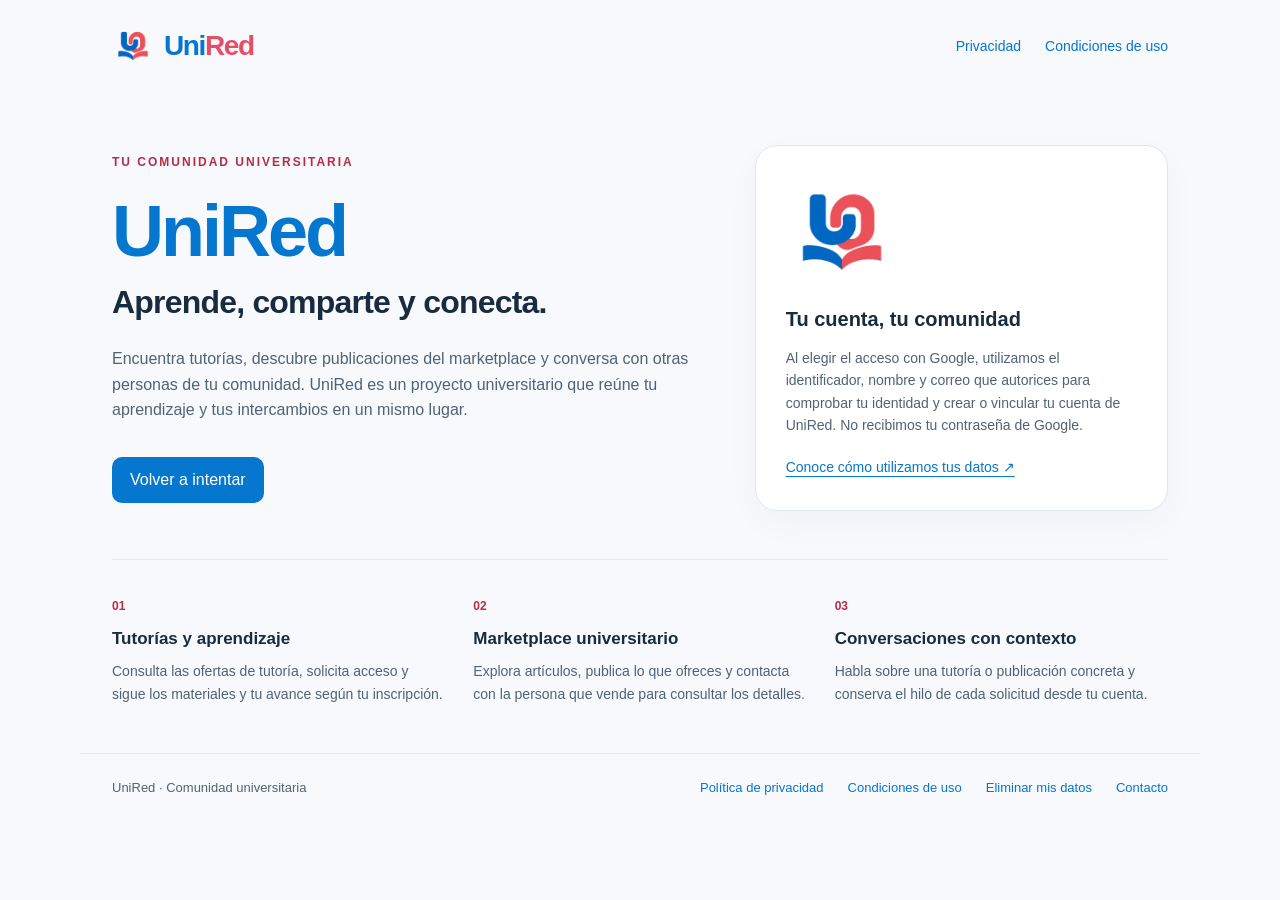
==== web/index.html @ 72c6d928 "actualizacion requisitos google" ====
<!DOCTYPE html>
<html lang="es">
<head>
  <!--
    If you are serving your web app in a path other than the root, change the
    href value below to reflect the base path you are serving from.

    The path provided below has to start and end with a slash "/" in order for
    it to work correctly.

    For more details:
    * https://developer.mozilla.org/en-US/docs/Web/HTML/Element/base

    This is a placeholder for base href that will be replaced by the value of
    the `--base-href` argument provided to `flutter build`.
  -->
  <base href="$FLUTTER_BASE_HREF">

  <meta charset="UTF-8">
  <meta name="viewport" content="width=device-width, initial-scale=1">
  <meta content="IE=Edge" http-equiv="X-UA-Compatible">
  <meta name="description" content="UniRed: aprende con tutores acreditados, comparte recursos y descubre artículos de la comunidad.">
  <meta name="application-name" content="UniRed">
  <meta property="og:type" content="website">
  <meta property="og:title" content="UniRed">
  <meta property="og:description" content="Tutorías, marketplace y conversaciones para conectar con tu comunidad universitaria.">
  <meta property="og:image" content="https://unired-link8500.netlify.app/icons/Icon-512.png">
  <meta property="og:url" content="https://unired-link8500.netlify.app/">

  <!-- AdSense: identifica al editor y carga una sola vez el código de anuncios. -->
  <meta name="google-adsense-account" content="ca-pub-6670088332513129">
  <script async src="https://pagead2.googlesyndication.com/pagead/js/adsbygoogle.js?client=ca-pub-6670088332513129"
    crossorigin="anonymous"></script>

  <!-- iOS meta tags & icons -->
  <meta name="mobile-web-app-capable" content="yes">
  <meta name="apple-mobile-web-app-status-bar-style" content="black">
  <meta name="apple-mobile-web-app-title" content="UniRed">
  <link rel="apple-touch-icon" href="icons/Icon-192.png">

  <!-- Favicon -->
  <link rel="icon" type="image/png" href="favicon.png"/>

  <title>UniRed · Aprende y conecta</title>
  <link rel="manifest" href="manifest.json">
  <link rel="stylesheet" href="presentacion.css">
  <script>
    // Flutter puede cancelar Ctrl + rueda al convertirlo en un gesto interno.
    // Captúralo antes de que llegue al lienzo y conserva el zoom del navegador.
    window.addEventListener('wheel', (event) => {
      if (event.ctrlKey) {
        event.stopImmediatePropagation();
      }
    }, { capture: true, passive: true });
  </script>
</head>
<body>
  <!-- Presentación pública disponible antes de iniciar Flutter y sin JavaScript. -->
  <div class="unired-start" id="presentacion-unired">
    <header class="unired-start-header">
      <a class="unired-start-brand" href="#/home" aria-label="UniRed, inicio">
        <img src="icons/Icon-192.png" width="42" height="42" alt="">
        <span>Uni<span class="unired-start-coral">Red</span></span>
      </a>
      <nav aria-label="Información de UniRed">
        <a href="privacidad.html">Privacidad</a>
        <a href="condiciones.html">Condiciones de uso</a>
      </nav>
    </header>
    <main class="unired-start-main">
      <section class="unired-start-hero" aria-labelledby="nombre-unired">
        <div>
          <p class="unired-start-eyebrow">Tu comunidad universitaria</p>
          <h1 id="nombre-unired">UniRed</h1>
          <p class="unired-start-lead">Aprende, comparte y conecta.</p>
          <p class="unired-start-description">
            Encuentra tutorías, descubre publicaciones del marketplace y conversa
            con otras personas de tu comunidad. UniRed es un proyecto universitario
            que reúne tu aprendizaje y tus intercambios en un mismo lugar.
          </p>
          <div class="unired-start-status" role="status" aria-live="polite" hidden>
            <span class="unired-start-indicator" aria-hidden="true"></span>
            <span id="estado-inicio-unired">Estamos abriendo UniRed…</span>
          </div>
          <button id="reintentar-unired" class="unired-start-retry" type="button" hidden>
            Volver a intentar
          </button>
          <noscript>
            <p class="unired-start-noscript">
              Activa JavaScript en tu navegador para entrar a la aplicación.
              Puedes consultar aquí su presentación, privacidad y condiciones.
            </p>
          </noscript>
        </div>
        <aside class="unired-start-identity" aria-labelledby="acceso-unired">
          <img src="icons/Icon-512.png" width="112" height="112" alt="Símbolo de UniRed">
          <h2 id="acceso-unired">Tu cuenta, tu comunidad</h2>
          <p>
            Al elegir el acceso con Google, utilizamos el identificador, nombre
            y correo que autorices para comprobar tu identidad y crear o vincular
            tu cuenta de UniRed. No recibimos tu contraseña de Google.
          </p>
          <a href="privacidad.html">Conoce cómo utilizamos tus datos <span aria-hidden="true">↗</span></a>
        </aside>
      </section>
      <section class="unired-start-features" aria-label="Qué puedes hacer en UniRed">
        <article>
          <span class="unired-start-number" aria-hidden="true">01</span>
          <h2>Tutorías y aprendizaje</h2>
          <p>Consulta las ofertas de tutoría, solicita acceso y sigue los materiales y tu avance según tu inscripción.</p>
        </article>
        <article>
          <span class="unired-start-number" aria-hidden="true">02</span>
          <h2>Marketplace universitario</h2>
          <p>Explora artículos, publica lo que ofreces y contacta con la persona que vende para consultar los detalles.</p>
        </article>
        <article>
          <span class="unired-start-number" aria-hidden="true">03</span>
          <h2>Conversaciones con contexto</h2>
          <p>Habla sobre una tutoría o publicación concreta y conserva el hilo de cada solicitud desde tu cuenta.</p>
        </article>
      </section>
    </main>
    <footer class="unired-start-footer">
      <span>UniRed · Comunidad universitaria</span>
      <nav aria-label="Documentación y contacto">
        <a href="privacidad.html">Política de privacidad</a>
        <a href="condiciones.html">Condiciones de uso</a>
        <a href="eliminacion-datos.html">Eliminar mis datos</a>
        <a href="mailto:celestinotorrez@yahoo.com">Contacto</a>
      </nav>
    </footer>
  </div>
  <script src="presentacion.js"></script>
  <script id="inicio-flutter-unired" src="flutter_bootstrap.js" async></script>
</body>
</html>
---- web/presentacion.css ----
body {
  margin: 0;
}

.unired-start {
  box-sizing: border-box;
  min-height: 100vh;
  background: #f7f9fc;
  color: #192b3f;
  font: 16px/1.6 Arial, Helvetica, sans-serif;
}

.unired-start *,
.unired-start *::before,
.unired-start *::after {
  box-sizing: border-box;
}

.unired-start [hidden] {
  display: none !important;
}

.unired-start a {
  color: #0677ce;
  text-underline-offset: 4px;
}

.unired-start a:focus-visible,
.unired-start button:focus-visible {
  outline: 3px solid #ee5a6a;
  outline-offset: 5px;
  border-radius: 4px;
}

.unired-start-header,
.unired-start-main,
.unired-start-footer {
  width: min(1120px, 100%);
  margin: 0 auto;
  padding: 24px 32px;
}

.unired-start-header,
.unired-start-footer {
  display: flex;
  align-items: center;
  justify-content: space-between;
  gap: 24px;
}

.unired-start-brand {
  display: inline-flex;
  align-items: center;
  gap: 10px;
  font-size: 28px;
  font-weight: 800;
  letter-spacing: -1.4px;
  text-decoration: none;
}

.unired-start-coral {
  color: #e44f65;
}

.unired-start nav {
  display: flex;
  flex-wrap: wrap;
  gap: 12px 24px;
  font-size: 14px;
}

.unired-start nav a {
  text-decoration: none;
}

.unired-start nav a:hover {
  text-decoration: underline;
}

.unired-start-main {
  padding-top: 52px;
  padding-bottom: 48px;
}

.unired-start-hero {
  display: grid;
  grid-template-columns: minmax(0, 1.4fr) minmax(280px, 1fr);
  gap: 64px;
  align-items: center;
}

.unired-start p {
  margin: 0 0 18px;
}

.unired-start-eyebrow {
  color: #b82c46;
  font-size: 12px;
  font-weight: 700;
  text-transform: uppercase;
  letter-spacing: 2px;
}

.unired-start h1 {
  margin: 0 0 4px;
  color: #0677ce;
  font-size: clamp(48px, 7vw, 72px);
  line-height: 1.15;
  letter-spacing: -3px;
}

.unired-start-lead {
  font-size: clamp(23px, 3vw, 32px);
  font-weight: 700;
  letter-spacing: -0.8px;
}

.unired-start-description,
.unired-start-identity p,
.unired-start-features p {
  color: #526275;
}

.unired-start-identity {
  padding: 30px;
  border: 1px solid #e0e7ef;
  border-radius: 22px;
  background: #fff;
  box-shadow: 0 12px 36px #16375608;
}

.unired-start-identity img {
  display: block;
  margin-bottom: 18px;
}

.unired-start h2 {
  font-size: 20px;
  line-height: 1.35;
  margin: 0 0 14px;
}

.unired-start-identity p,
.unired-start-identity a {
  font-size: 14px;
}

.unired-start-status {
  display: flex;
  align-items: center;
  gap: 10px;
  margin-top: 28px;
  color: #526275;
  font-size: 14px;
}

.unired-start-indicator {
  flex: 0 0 8px;
  height: 8px;
  border-radius: 50%;
  background: #0677ce;
}

.unired-start-retry {
  margin-top: 16px;
  padding: 10px 18px;
  border: 0;
  border-radius: 10px;
  background: #0677ce;
  color: #fff;
  font: inherit;
  cursor: pointer;
}

.unired-start-noscript {
  margin-top: 16px !important;
  padding: 14px 16px;
  border-left: 3px solid #0677ce;
  background: #eaf3fc;
  font-size: 14px;
}

.unired-start-features {
  display: grid;
  grid-template-columns: repeat(3, minmax(0, 1fr));
  gap: 28px;
  margin-top: 48px;
  padding-top: 32px;
  border-top: 1px solid #e0e7ef;
}

.unired-start-features h2 {
  font-size: 17px;
  margin: 10px 0;
}

.unired-start-features p {
  font-size: 14px;
  margin: 0;
}

.unired-start-number {
  color: #b82c46;
  font-size: 12px;
  font-weight: 700;
}

.unired-start-footer {
  align-items: flex-start;
  border-top: 1px solid #e0e7ef;
  color: #526275;
  font-size: 13px;
}

.unired-start-footer nav {
  font-size: 13px;
}

@media (max-width: 760px) {
  .unired-start-header,
  .unired-start-main,
  .unired-start-footer {
    padding: 24px;
  }

  .unired-start-header,
  .unired-start-footer {
    align-items: flex-start;
    flex-direction: column;
    gap: 16px;
  }

  .unired-start-hero,
  .unired-start-features {
    grid-template-columns: minmax(0, 1fr);
    gap: 28px;
  }

  .unired-start-identity {
    padding: 24px;
  }
}
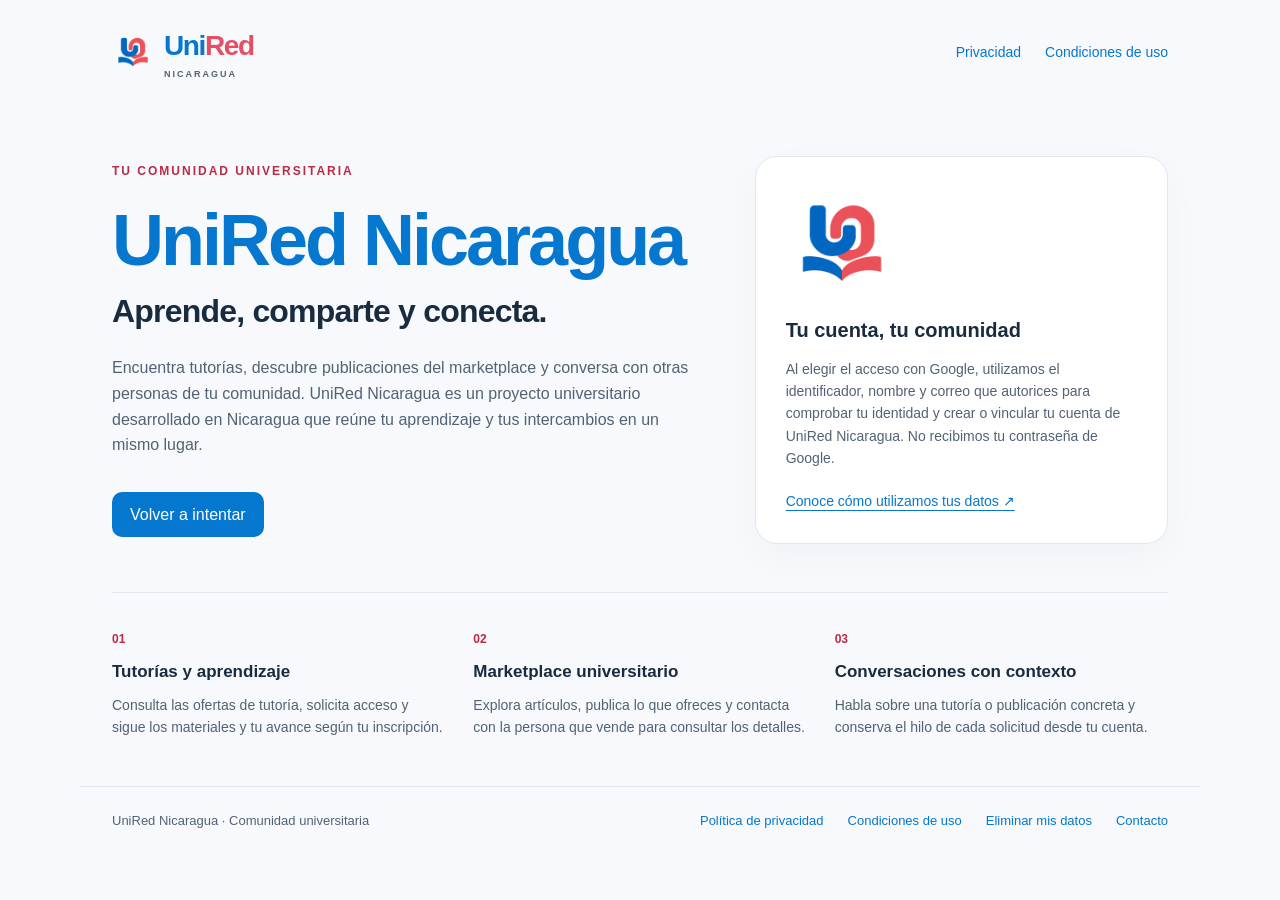
==== commit 3940dec5: "cambio logotipo" ====
--- a/web/index.html
+++ b/web/index.html
@@ -19,11 +19,11 @@
   <meta charset="UTF-8">
   <meta name="viewport" content="width=device-width, initial-scale=1">
   <meta content="IE=Edge" http-equiv="X-UA-Compatible">
-  <meta name="description" content="UniRed: aprende con tutores acreditados, comparte recursos y descubre artículos de la comunidad.">
-  <meta name="application-name" content="UniRed">
+  <meta name="description" content="UniRed Nicaragua: aprende con tutores acreditados, comparte recursos y descubre artículos de la comunidad.">
+  <meta name="application-name" content="UniRed Nicaragua">
   <meta property="og:type" content="website">
-  <meta property="og:title" content="UniRed">
-  <meta property="og:description" content="Tutorías, marketplace y conversaciones para conectar con tu comunidad universitaria.">
+  <meta property="og:title" content="UniRed Nicaragua">
+  <meta property="og:description" content="UniRed Nicaragua: tutorías, marketplace y conversaciones para la comunidad universitaria nicaragüense.">
   <meta property="og:image" content="https://unired-link8500.netlify.app/icons/Icon-512.png">
   <meta property="og:url" content="https://unired-link8500.netlify.app/">
 
@@ -35,13 +35,13 @@
   <!-- iOS meta tags & icons -->
   <meta name="mobile-web-app-capable" content="yes">
   <meta name="apple-mobile-web-app-status-bar-style" content="black">
-  <meta name="apple-mobile-web-app-title" content="UniRed">
+  <meta name="apple-mobile-web-app-title" content="UniRed Nicaragua">
   <link rel="apple-touch-icon" href="icons/Icon-192.png">
 
   <!-- Favicon -->
   <link rel="icon" type="image/png" href="favicon.png"/>
 
-  <title>UniRed · Aprende y conecta</title>
+  <title>UniRed Nicaragua · Aprende y conecta</title>
   <link rel="manifest" href="manifest.json">
   <link rel="stylesheet" href="presentacion.css">
   <script>
@@ -58,11 +58,11 @@
   <!-- Presentación pública disponible antes de iniciar Flutter y sin JavaScript. -->
   <div class="unired-start" id="presentacion-unired">
     <header class="unired-start-header">
-      <a class="unired-start-brand" href="#/home" aria-label="UniRed, inicio">
+      <a class="unired-start-brand" href="#/home" aria-label="UniRed Nicaragua, inicio">
         <img src="icons/Icon-192.png" width="42" height="42" alt="">
-        <span>Uni<span class="unired-start-coral">Red</span></span>
+        <span>Uni<span class="unired-start-coral">Red</span><span class="unired-start-country">Nicaragua</span></span>
       </a>
-      <nav aria-label="Información de UniRed">
+      <nav aria-label="Información de UniRed Nicaragua">
         <a href="privacidad.html">Privacidad</a>
         <a href="condiciones.html">Condiciones de uso</a>
       </nav>
@@ -71,16 +71,16 @@
       <section class="unired-start-hero" aria-labelledby="nombre-unired">
         <div>
           <p class="unired-start-eyebrow">Tu comunidad universitaria</p>
-          <h1 id="nombre-unired">UniRed</h1>
+          <h1 id="nombre-unired">UniRed Nicaragua</h1>
           <p class="unired-start-lead">Aprende, comparte y conecta.</p>
           <p class="unired-start-description">
             Encuentra tutorías, descubre publicaciones del marketplace y conversa
-            con otras personas de tu comunidad. UniRed es un proyecto universitario
+            con otras personas de tu comunidad. UniRed Nicaragua es un proyecto universitario desarrollado en Nicaragua
             que reúne tu aprendizaje y tus intercambios en un mismo lugar.
           </p>
           <div class="unired-start-status" role="status" aria-live="polite" hidden>
             <span class="unired-start-indicator" aria-hidden="true"></span>
-            <span id="estado-inicio-unired">Estamos abriendo UniRed…</span>
+            <span id="estado-inicio-unired">Estamos abriendo UniRed Nicaragua…</span>
           </div>
           <button id="reintentar-unired" class="unired-start-retry" type="button" hidden>
             Volver a intentar
@@ -93,17 +93,17 @@
           </noscript>
         </div>
         <aside class="unired-start-identity" aria-labelledby="acceso-unired">
-          <img src="icons/Icon-512.png" width="112" height="112" alt="Símbolo de UniRed">
+          <img src="icons/Icon-512.png" width="112" height="112" alt="Símbolo de UniRed Nicaragua">
           <h2 id="acceso-unired">Tu cuenta, tu comunidad</h2>
           <p>
             Al elegir el acceso con Google, utilizamos el identificador, nombre
             y correo que autorices para comprobar tu identidad y crear o vincular
-            tu cuenta de UniRed. No recibimos tu contraseña de Google.
+            tu cuenta de UniRed Nicaragua. No recibimos tu contraseña de Google.
           </p>
           <a href="privacidad.html">Conoce cómo utilizamos tus datos <span aria-hidden="true">↗</span></a>
         </aside>
       </section>
-      <section class="unired-start-features" aria-label="Qué puedes hacer en UniRed">
+      <section class="unired-start-features" aria-label="Qué puedes hacer en UniRed Nicaragua">
         <article>
           <span class="unired-start-number" aria-hidden="true">01</span>
           <h2>Tutorías y aprendizaje</h2>
@@ -122,7 +122,7 @@
       </section>
     </main>
     <footer class="unired-start-footer">
-      <span>UniRed · Comunidad universitaria</span>
+      <span>UniRed Nicaragua · Comunidad universitaria</span>
       <nav aria-label="Documentación y contacto">
         <a href="privacidad.html">Política de privacidad</a>
         <a href="condiciones.html">Condiciones de uso</a>
--- a/web/presentacion.css
+++ b/web/presentacion.css
@@ -60,6 +60,16 @@
 
 .unired-start-coral {
   color: #e44f65;
+}
+
+.unired-start-country {
+  display: block;
+  color: #526275;
+  font-size: 9px;
+  font-weight: 700;
+  line-height: 1.2;
+  letter-spacing: 2px;
+  text-transform: uppercase;
 }
 
 .unired-start nav {
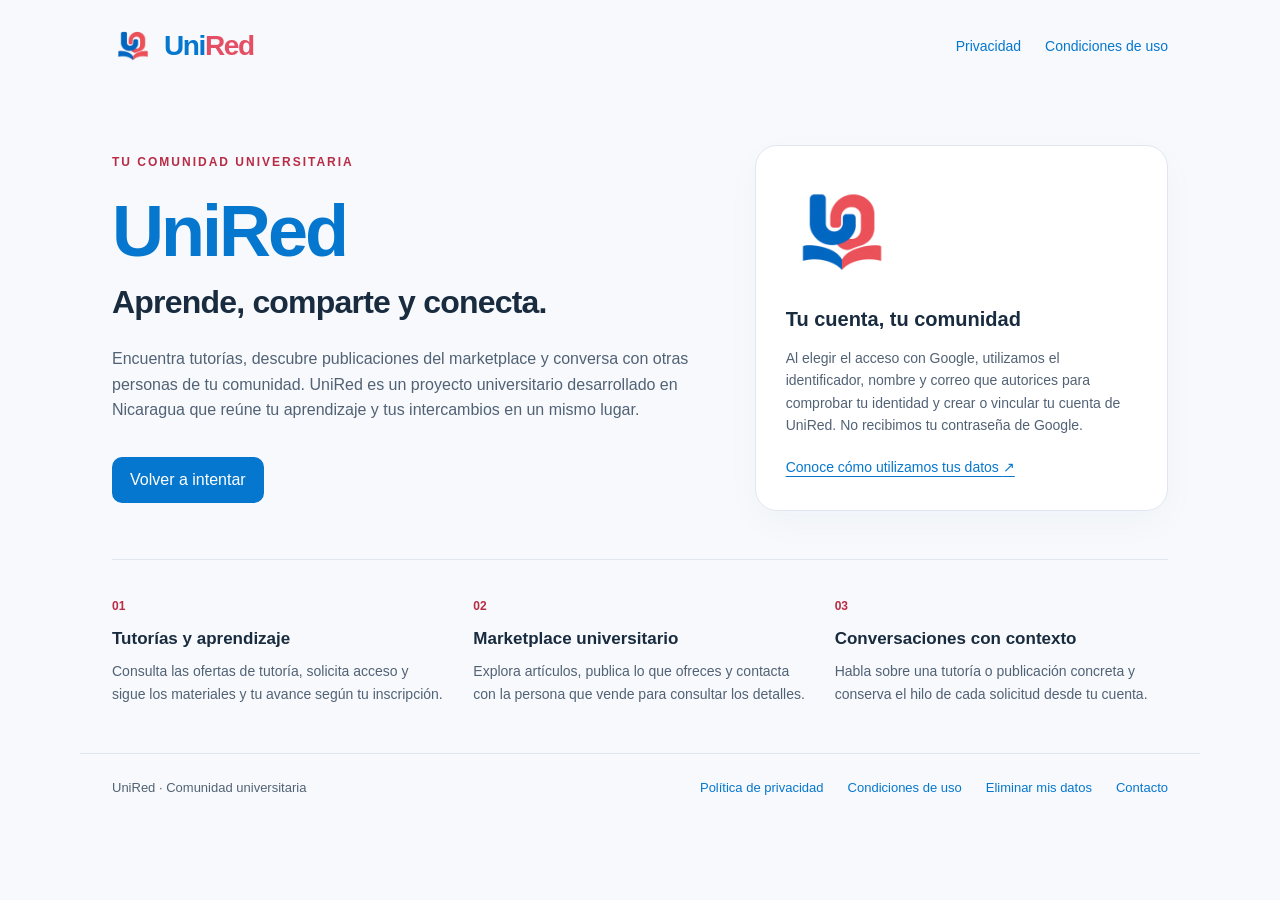
==== commit dd2dabbd: "reajustes" ====
--- a/web/index.html
+++ b/web/index.html
@@ -1,6 +1,23 @@
 <!DOCTYPE html>
 <html lang="es">
 <head>
+  <!-- Google Tag Manager -->
+  <script>
+    (function(w,d,s,l,i){w[l]=w[l]||[];w[l].push({'gtm.start':
+    new Date().getTime(),event:'gtm.js'});var f=d.getElementsByTagName(s)[0],
+    j=d.createElement(s),dl=l!='dataLayer'?'&l='+l:'';j.async=true;j.src=
+    'https://www.googletagmanager.com/gtm.js?id='+i+dl;f.parentNode.insertBefore(j,f);
+    })(window,document,'script','dataLayer','GTM-TWPB627P');
+  </script>
+
+  <!-- Etiqueta de Google Analytics -->
+  <script async src="https://www.googletagmanager.com/gtm.js?id=G-QXV3GJ1PM9"></script>
+  <script>
+    window.dataLayer = window.dataLayer || [];
+    function gtag(){dataLayer.push(arguments);}
+    gtag('js', new Date());
+  </script>
+
   <!--
     If you are serving your web app in a path other than the root, change the
     href value below to reflect the base path you are serving from.
@@ -19,11 +36,12 @@
   <meta charset="UTF-8">
   <meta name="viewport" content="width=device-width, initial-scale=1">
   <meta content="IE=Edge" http-equiv="X-UA-Compatible">
-  <meta name="description" content="UniRed Nicaragua: aprende con tutores acreditados, comparte recursos y descubre artículos de la comunidad.">
-  <meta name="application-name" content="UniRed Nicaragua">
+  <meta name="description" content="UniRed: aprende con tutores acreditados, comparte recursos y descubre artículos de la comunidad.">
+  <meta name="application-name" content="UniRed">
+  <meta name="google-site-verification" content="Hf9Dw4Qf5j8qnm3e5PZDYaBNWzKzDbIpTG25s_Rzor4" />
   <meta property="og:type" content="website">
-  <meta property="og:title" content="UniRed Nicaragua">
-  <meta property="og:description" content="UniRed Nicaragua: tutorías, marketplace y conversaciones para la comunidad universitaria nicaragüense.">
+  <meta property="og:title" content="UniRed">
+  <meta property="og:description" content="UniRed: tutorías, marketplace y conversaciones para la comunidad universitaria nicaragüense.">
   <meta property="og:image" content="https://unired-link8500.netlify.app/icons/Icon-512.png">
   <meta property="og:url" content="https://unired-link8500.netlify.app/">
 
@@ -35,13 +53,13 @@
   <!-- iOS meta tags & icons -->
   <meta name="mobile-web-app-capable" content="yes">
   <meta name="apple-mobile-web-app-status-bar-style" content="black">
-  <meta name="apple-mobile-web-app-title" content="UniRed Nicaragua">
+  <meta name="apple-mobile-web-app-title" content="UniRed">
   <link rel="apple-touch-icon" href="icons/Icon-192.png">
 
   <!-- Favicon -->
   <link rel="icon" type="image/png" href="favicon.png"/>
 
-  <title>UniRed Nicaragua · Aprende y conecta</title>
+  <title>UniRed · Aprende y conecta</title>
   <link rel="manifest" href="manifest.json">
   <link rel="stylesheet" href="presentacion.css">
   <script>
@@ -55,14 +73,18 @@
   </script>
 </head>
 <body>
+  <!-- Google Tag Manager (noscript) -->
+  <noscript><iframe src="https://www.googletagmanager.com/ns.html?id=GTM-TWPB627P"
+    height="0" width="0" style="display:none;visibility:hidden"></iframe></noscript>
+
   <!-- Presentación pública disponible antes de iniciar Flutter y sin JavaScript. -->
   <div class="unired-start" id="presentacion-unired">
     <header class="unired-start-header">
-      <a class="unired-start-brand" href="#/home" aria-label="UniRed Nicaragua, inicio">
+      <a class="unired-start-brand" href="#/home" aria-label="UniRed, inicio">
         <img src="icons/Icon-192.png" width="42" height="42" alt="">
-        <span>Uni<span class="unired-start-coral">Red</span><span class="unired-start-country">Nicaragua</span></span>
+        <span>Uni<span class="unired-start-coral">Red</span></span>
       </a>
-      <nav aria-label="Información de UniRed Nicaragua">
+      <nav aria-label="Información de UniRed">
         <a href="privacidad.html">Privacidad</a>
         <a href="condiciones.html">Condiciones de uso</a>
       </nav>
@@ -71,16 +93,16 @@
       <section class="unired-start-hero" aria-labelledby="nombre-unired">
         <div>
           <p class="unired-start-eyebrow">Tu comunidad universitaria</p>
-          <h1 id="nombre-unired">UniRed Nicaragua</h1>
+          <h1 id="nombre-unired">UniRed</h1>
           <p class="unired-start-lead">Aprende, comparte y conecta.</p>
           <p class="unired-start-description">
             Encuentra tutorías, descubre publicaciones del marketplace y conversa
-            con otras personas de tu comunidad. UniRed Nicaragua es un proyecto universitario desarrollado en Nicaragua
+            con otras personas de tu comunidad. UniRed es un proyecto universitario desarrollado en Nicaragua
             que reúne tu aprendizaje y tus intercambios en un mismo lugar.
           </p>
           <div class="unired-start-status" role="status" aria-live="polite" hidden>
             <span class="unired-start-indicator" aria-hidden="true"></span>
-            <span id="estado-inicio-unired">Estamos abriendo UniRed Nicaragua…</span>
+            <span id="estado-inicio-unired">Estamos abriendo UniRed…</span>
           </div>
           <button id="reintentar-unired" class="unired-start-retry" type="button" hidden>
             Volver a intentar
@@ -93,17 +115,17 @@
           </noscript>
         </div>
         <aside class="unired-start-identity" aria-labelledby="acceso-unired">
-          <img src="icons/Icon-512.png" width="112" height="112" alt="Símbolo de UniRed Nicaragua">
+          <img src="icons/Icon-512.png" width="112" height="112" alt="Símbolo de UniRed">
           <h2 id="acceso-unired">Tu cuenta, tu comunidad</h2>
           <p>
             Al elegir el acceso con Google, utilizamos el identificador, nombre
             y correo que autorices para comprobar tu identidad y crear o vincular
-            tu cuenta de UniRed Nicaragua. No recibimos tu contraseña de Google.
+            tu cuenta de UniRed. No recibimos tu contraseña de Google.
           </p>
           <a href="privacidad.html">Conoce cómo utilizamos tus datos <span aria-hidden="true">↗</span></a>
         </aside>
       </section>
-      <section class="unired-start-features" aria-label="Qué puedes hacer en UniRed Nicaragua">
+      <section class="unired-start-features" aria-label="Qué puedes hacer en UniRed">
         <article>
           <span class="unired-start-number" aria-hidden="true">01</span>
           <h2>Tutorías y aprendizaje</h2>
@@ -122,7 +144,7 @@
       </section>
     </main>
     <footer class="unired-start-footer">
-      <span>UniRed Nicaragua · Comunidad universitaria</span>
+      <span>UniRed · Comunidad universitaria</span>
       <nav aria-label="Documentación y contacto">
         <a href="privacidad.html">Política de privacidad</a>
         <a href="condiciones.html">Condiciones de uso</a>
--- a/web/presentacion.css
+++ b/web/presentacion.css
@@ -60,16 +60,6 @@
 
 .unired-start-coral {
   color: #e44f65;
-}
-
-.unired-start-country {
-  display: block;
-  color: #526275;
-  font-size: 9px;
-  font-weight: 700;
-  line-height: 1.2;
-  letter-spacing: 2px;
-  text-transform: uppercase;
 }
 
 .unired-start nav {
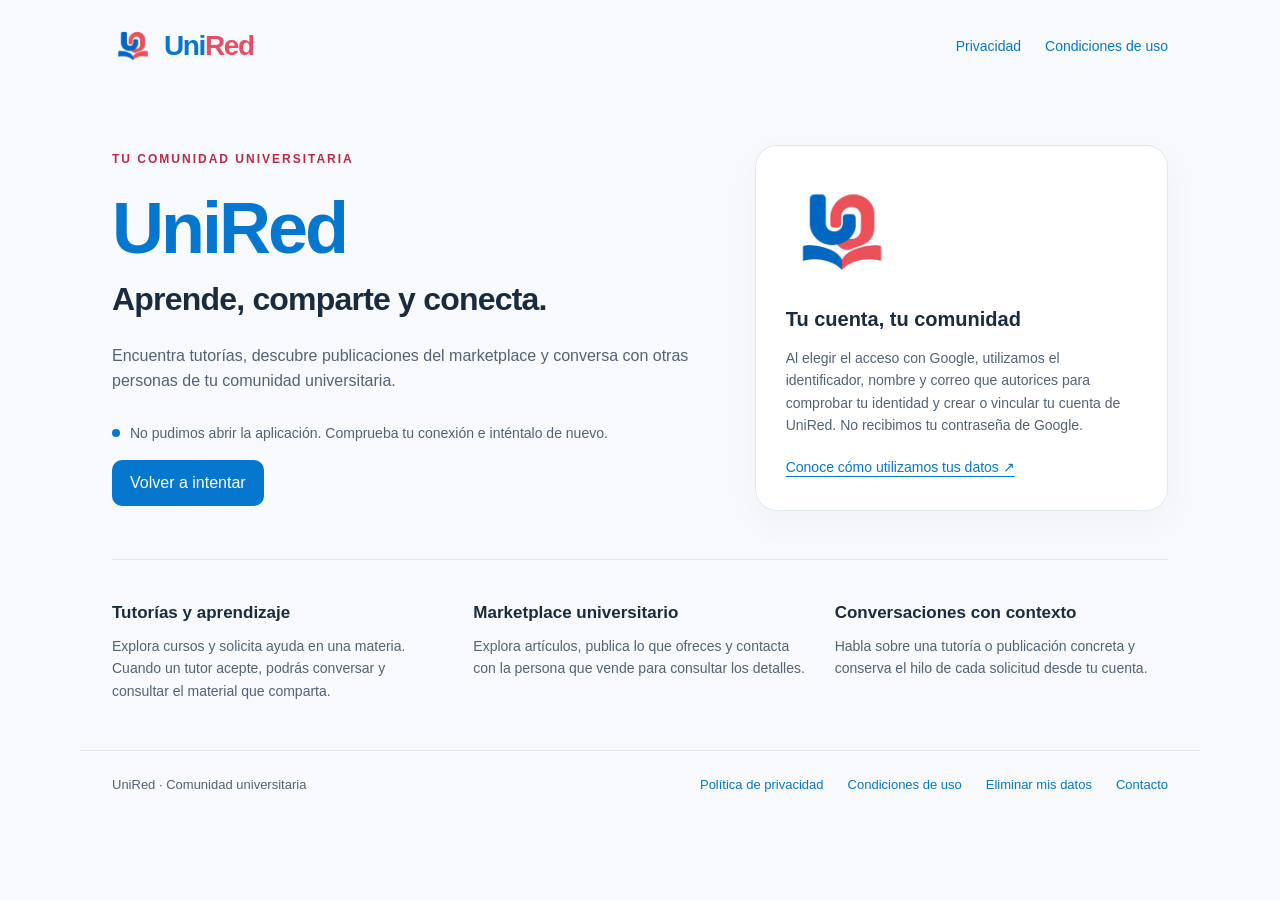
==== commit 01fbcb17: "correciones" ====
--- a/web/index.html
+++ b/web/index.html
@@ -45,10 +45,8 @@
   <meta property="og:image" content="https://unired-link8500.netlify.app/icons/Icon-512.png">
   <meta property="og:url" content="https://unired-link8500.netlify.app/">
 
-  <!-- AdSense: identifica al editor y carga una sola vez el código de anuncios. -->
+  <!-- AdSense: identifica al editor. La portada carga el código de anuncios. -->
   <meta name="google-adsense-account" content="ca-pub-6670088332513129">
-  <script async src="https://pagead2.googlesyndication.com/pagead/js/adsbygoogle.js?client=ca-pub-6670088332513129"
-    crossorigin="anonymous"></script>
 
   <!-- iOS meta tags & icons -->
   <meta name="mobile-web-app-capable" content="yes">
@@ -77,10 +75,10 @@
   <noscript><iframe src="https://www.googletagmanager.com/ns.html?id=GTM-TWPB627P"
     height="0" width="0" style="display:none;visibility:hidden"></iframe></noscript>
 
-  <!-- Presentación pública disponible antes de iniciar Flutter y sin JavaScript. -->
+  <!-- Portada pública y pantalla de carga de la aplicación. -->
   <div class="unired-start" id="presentacion-unired">
     <header class="unired-start-header">
-      <a class="unired-start-brand" href="#/home" aria-label="UniRed, inicio">
+      <a class="unired-start-brand" href="./" aria-label="UniRed, inicio">
         <img src="icons/Icon-192.png" width="42" height="42" alt="">
         <span>Uni<span class="unired-start-coral">Red</span></span>
       </a>
@@ -97,10 +95,10 @@
           <p class="unired-start-lead">Aprende, comparte y conecta.</p>
           <p class="unired-start-description">
             Encuentra tutorías, descubre publicaciones del marketplace y conversa
-            con otras personas de tu comunidad. UniRed es un proyecto universitario desarrollado en Nicaragua
-            que reúne tu aprendizaje y tus intercambios en un mismo lugar.
+            con otras personas de tu comunidad universitaria.
           </p>
-          <div class="unired-start-status" role="status" aria-live="polite" hidden>
+          <a id="abrir-unired" class="unired-start-open" href="#/home">Abrir UniRed</a>
+          <div id="carga-unired" class="unired-start-status" role="status" aria-live="polite" hidden>
             <span class="unired-start-indicator" aria-hidden="true"></span>
             <span id="estado-inicio-unired">Estamos abriendo UniRed…</span>
           </div>
@@ -127,17 +125,14 @@
       </section>
       <section class="unired-start-features" aria-label="Qué puedes hacer en UniRed">
         <article>
-          <span class="unired-start-number" aria-hidden="true">01</span>
           <h2>Tutorías y aprendizaje</h2>
-          <p>Consulta las ofertas de tutoría, solicita acceso y sigue los materiales y tu avance según tu inscripción.</p>
+          <p>Explora cursos y solicita ayuda en una materia. Cuando un tutor acepte, podrás conversar y consultar el material que comparta.</p>
         </article>
         <article>
-          <span class="unired-start-number" aria-hidden="true">02</span>
           <h2>Marketplace universitario</h2>
           <p>Explora artículos, publica lo que ofreces y contacta con la persona que vende para consultar los detalles.</p>
         </article>
         <article>
-          <span class="unired-start-number" aria-hidden="true">03</span>
           <h2>Conversaciones con contexto</h2>
           <p>Habla sobre una tutoría o publicación concreta y conserva el hilo de cada solicitud desde tu cuenta.</p>
         </article>
@@ -154,6 +149,5 @@
     </footer>
   </div>
   <script src="presentacion.js"></script>
-  <script id="inicio-flutter-unired" src="flutter_bootstrap.js" async></script>
 </body>
 </html>
--- a/web/presentacion.css
+++ b/web/presentacion.css
@@ -159,6 +159,17 @@
   height: 8px;
   border-radius: 50%;
   background: #0677ce;
+}
+
+.unired-start .unired-start-open {
+  display: inline-block;
+  margin-top: 20px;
+  border-radius: 10px;
+  padding: 12px 22px;
+  background: #0768b4;
+  color: #fff;
+  font-weight: 700;
+  text-decoration: none;
 }
 
 .unired-start-retry {
@@ -199,12 +210,6 @@
   margin: 0;
 }
 
-.unired-start-number {
-  color: #b82c46;
-  font-size: 12px;
-  font-weight: 700;
-}
-
 .unired-start-footer {
   align-items: flex-start;
   border-top: 1px solid #e0e7ef;
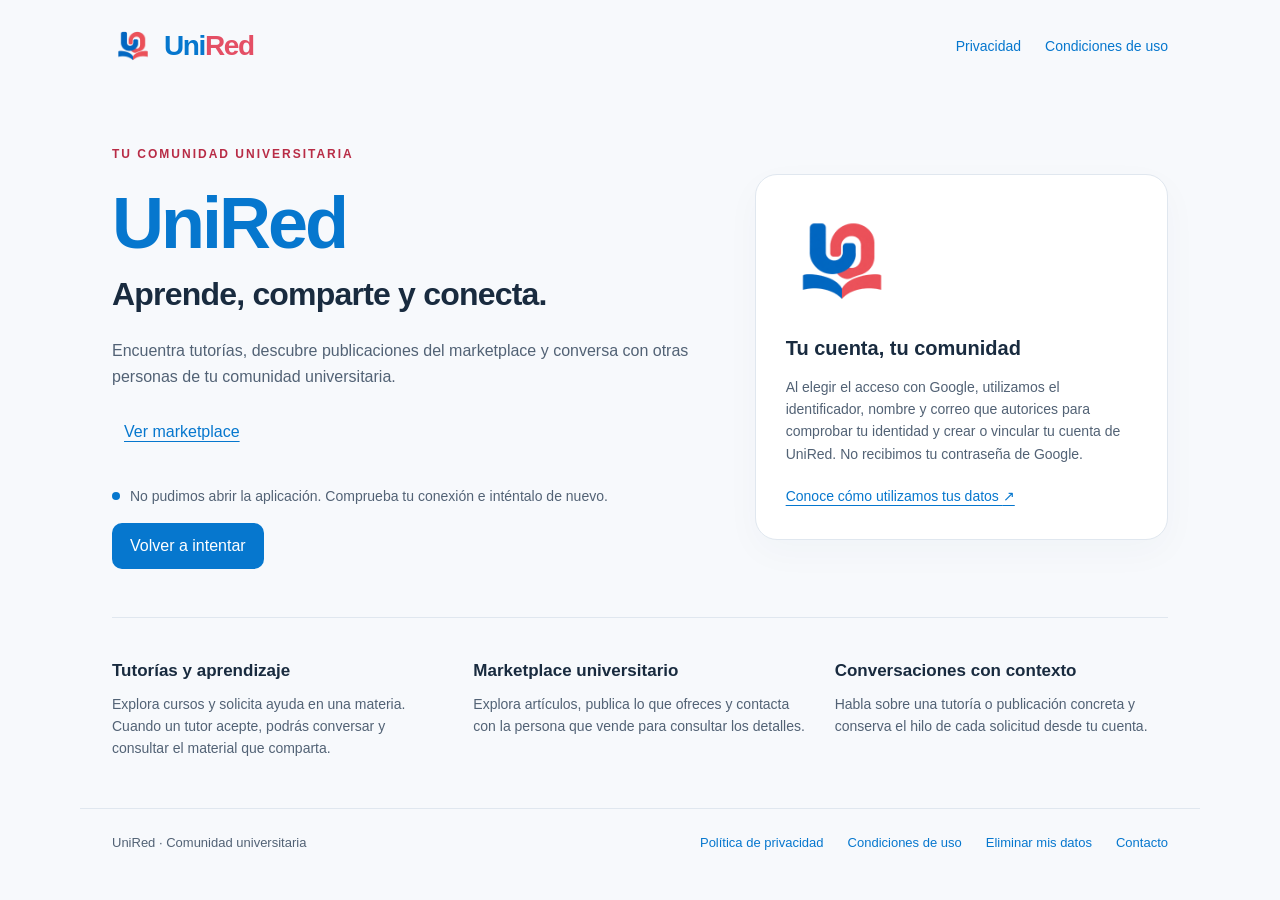
==== commit 9c496251: "correciones 2" ====
--- a/web/index.html
+++ b/web/index.html
@@ -98,6 +98,7 @@
             con otras personas de tu comunidad universitaria.
           </p>
           <a id="abrir-unired" class="unired-start-open" href="#/home">Abrir UniRed</a>
+          <a href="#/market" class="unired-start-market">Ver marketplace</a>
           <div id="carga-unired" class="unired-start-status" role="status" aria-live="polite" hidden>
             <span class="unired-start-indicator" aria-hidden="true"></span>
             <span id="estado-inicio-unired">Estamos abriendo UniRed…</span>
--- a/web/presentacion.css
+++ b/web/presentacion.css
@@ -172,6 +172,11 @@
   text-decoration: none;
 }
 
+.unired-start-market {
+  display: inline-block;
+  padding: 12px;
+}
+
 .unired-start-retry {
   margin-top: 16px;
   padding: 10px 18px;
